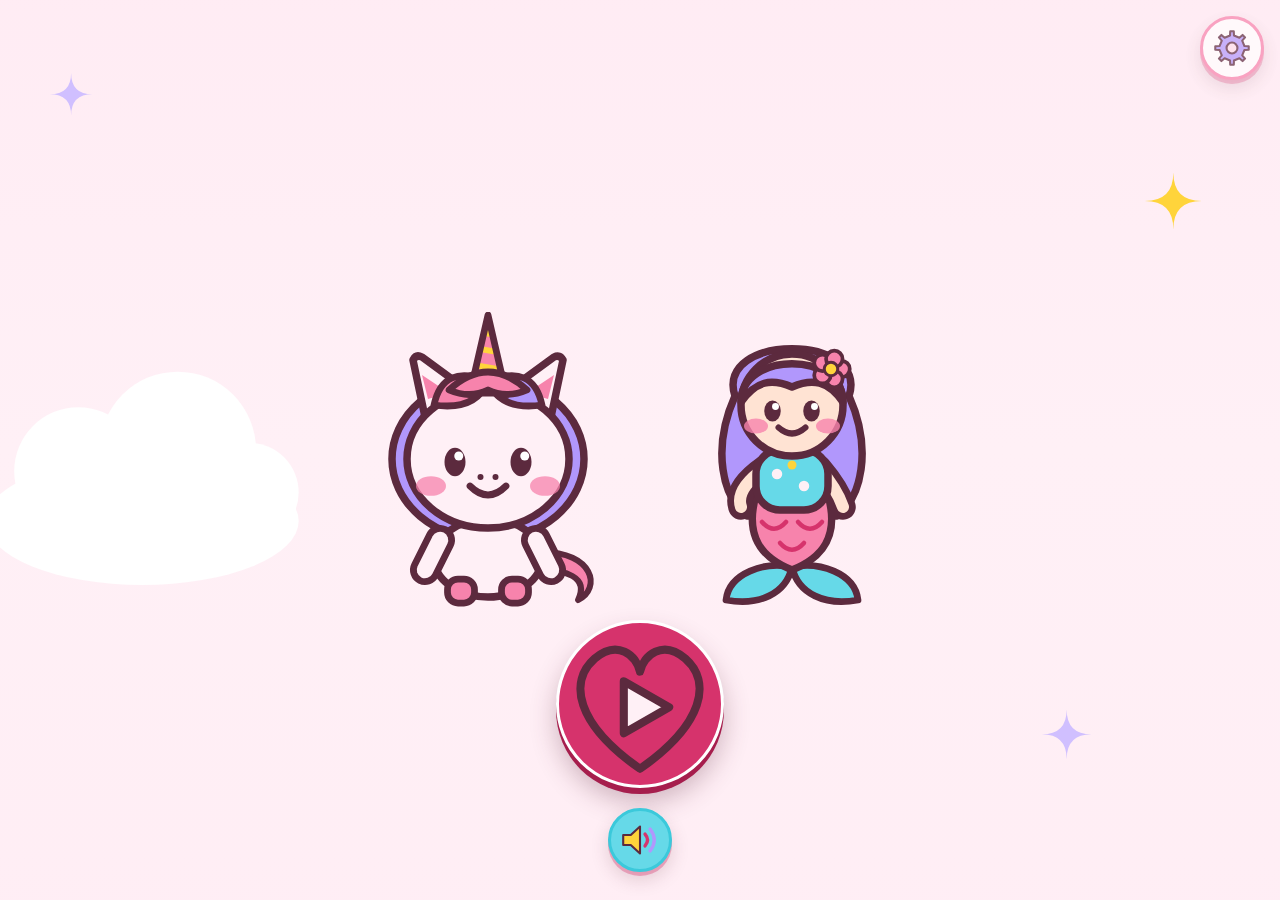
==== index.html @ 700cc8a6 "Casca do app: inicio, escolha do guia, Trilha Encantada, licao, colecao, despedida e area dos pais P" ====
<!doctype html>
<html lang="pt-BR">
<head>
  <meta charset="utf-8">
  <meta name="viewport" content="width=device-width, initial-scale=1, viewport-fit=cover, user-scalable=no">
  <meta name="theme-color" content="#d6336c">
  <meta name="mobile-web-app-capable" content="yes">
  <meta name="apple-mobile-web-app-capable" content="yes">
  <title>Trilha dos Sons</title>
  <link rel="manifest" href="manifest.json">
  <link rel="icon" href="assets/icones/icone-192.png">
  <link rel="apple-touch-icon" href="assets/icones/icone-192.png">
  <link rel="stylesheet" href="css/estilo.css">
  <link rel="stylesheet" href="css/jogos.css">
</head>
<body>
  <main id="app" aria-live="polite"></main>
  <script type="module" src="js/app.js"></script>
  <script>
    // Registro do service worker (offline). Falhas são silenciosas.
    try {
      if ('serviceWorker' in navigator) {
        window.addEventListener('load', function () {
          try { navigator.serviceWorker.register('sw.js').catch(function () {}); } catch (e) {}
        });
      }
    } catch (e) {}
  </script>
</body>
</html>
---- css/estilo.css ----
/* Trilha dos Sons: estilos da casca do app. Jogos têm css/jogos.css (D2). */

@font-face {
  font-family: 'Andika';
  font-style: normal;
  font-weight: 400;
  font-display: swap;
  src: url('../assets/fontes/andika-latin-400-normal.woff2') format('woff2');
}
@font-face {
  font-family: 'Andika';
  font-style: normal;
  font-weight: 700;
  font-display: swap;
  src: url('../assets/fontes/andika-latin-700-normal.woff2') format('woff2');
}

:root {
  --rosa-forte: #d6336c;
  --rosa: #f783ac;
  --rosa-claro: #ffdeeb;
  --lilas: #b197fc;
  --agua: #66d9e8;
  --dourado: #ffd43b;
  --texto: #5c2a3e;
  --fundo: #fff0f6;
  --fonte: 'Andika', 'Nunito', system-ui, sans-serif;
  --alvo-min: 64px;
  --margem-borda: 16px;
  --barra: 72px;
  --sombra: 0 4px 0 rgba(214, 51, 108, 0.35), 0 8px 18px rgba(92, 42, 62, 0.18);
}

* {
  box-sizing: border-box;
  -webkit-tap-highlight-color: transparent;
  -webkit-touch-callout: none;
  user-select: none;
  -webkit-user-select: none;
}

html, body {
  margin: 0;
  height: 100%;
  background: var(--fundo);
  color: var(--texto);
  font-family: var(--fonte);
  overscroll-behavior: none;
  touch-action: manipulation;
  overflow: hidden;
}

body { min-height: 100dvh; }

#app {
  position: fixed;
  inset: 0;
  height: 100dvh;
  display: flex;
  flex-direction: column;
  padding: env(safe-area-inset-top) env(safe-area-inset-right) env(safe-area-inset-bottom) env(safe-area-inset-left);
  overflow: hidden;
}

button { font-family: inherit; color: inherit; cursor: pointer; border: 0; padding: 0; background: none; touch-action: manipulation; }
button:focus-visible { outline: 4px solid var(--lilas); outline-offset: 3px; }
img { -webkit-user-drag: none; user-select: none; pointer-events: none; }
img.quebrada { display: none; }

/* ---------- telas ---------- */
.tela {
  position: relative;
  flex: 1;
  min-height: 0;
  display: flex;
  flex-direction: column;
  overflow: hidden;
  animation: entrar 0.35s ease-out both;
}
.tela.rolavel { overflow-y: auto; overscroll-behavior: contain; }
@keyframes entrar { from { opacity: 0; transform: translateY(10px); } to { opacity: 1; transform: none; } }

.fundo-ceu {
  background: url('../assets/svg/cenarios/ceu.svg') center / cover no-repeat, linear-gradient(180deg, #ffd6e8 0%, #fff0f6 60%, #e5dbff 100%);
}
.fundo-trilha {
  background: url('../assets/svg/cenarios/trilha.svg') center / cover no-repeat, linear-gradient(180deg, #ffe3ef 0%, #fff0f6 55%, #e9fac8 100%);
}
.fundo-mar {
  background: url('../assets/svg/cenarios/mar.svg') center / cover no-repeat, linear-gradient(180deg, #c5f6fa 0%, #fff0f6 100%);
}

/* ---------- botões de ícone ---------- */
.btn-icone {
  position: relative;
  flex: none;
  width: var(--alvo-min);
  height: var(--alvo-min);
  border-radius: 50%;
  background: #fff;
  border: 3px solid var(--rosa);
  box-shadow: var(--sombra);
  display: grid;
  place-items: center;
  transition: transform 0.12s ease;
}
.btn-icone img { width: 72%; height: 72%; object-fit: contain; }
.btn-icone:active { transform: scale(0.92); }
.btn-icone.sem-img::after {
  content: attr(data-glifo);
  font-size: 30px;
  color: var(--rosa-forte);
  line-height: 1;
}
.btn-icone.ouvir { background: var(--agua); border-color: #3bc9db; }
.btn-icone.discreto { opacity: 0.7; width: var(--alvo-min); height: var(--alvo-min); }
.btn-icone.grande { width: 120px; height: 120px; }
.btn-icone.grande.sem-img::after { font-size: 56px; }
.btn-icone.enorme { width: 168px; height: 168px; background: var(--rosa-forte); border-color: #fff; box-shadow: 0 6px 0 #a61e4d, 0 14px 26px rgba(92, 42, 62, 0.3); }
.btn-icone.enorme img { width: 100%; height: 100%; }
.btn-icone.enorme.sem-img::after { content: '\25B6'; color: #fff; font-size: 72px; }
.btn-icone.pulsa { animation: pulsa 1.6s ease-in-out infinite; }

@keyframes pulsa { 0%, 100% { transform: scale(1); } 50% { transform: scale(1.08); } }

/* ---------- barra superior ---------- */
.barra {
  flex: none;
  height: calc(var(--barra) + var(--margem-borda));
  padding: var(--margem-borda) var(--margem-borda) 0;
  display: flex;
  align-items: center;
  justify-content: space-between;
  gap: 12px;
}
.barra-guia { width: 56px; height: 56px; display: grid; place-items: center; }
.barra-guia img { width: 100%; height: 100%; object-fit: contain; }
.barra-guia.sem-img { border-radius: 50%; background: var(--rosa-claro); }

.palco {
  position: relative;
  flex: 1;
  min-height: 0;
  display: flex;
  flex-direction: column;
  align-items: center;
  overflow: hidden;
}
.rodape {
  flex: none;
  display: flex;
  justify-content: center;
  align-items: center;
  gap: 24px;
  padding: 8px var(--margem-borda) var(--margem-borda);
}

/* ---------- tela inicial ---------- */
.inicio { align-items: center; justify-content: space-between; padding: var(--margem-borda); }
.inicio .topo { align-self: flex-end; }
.inicio .personagens { display: flex; justify-content: center; align-items: flex-end; gap: 4px; width: 100%; flex: 1; min-height: 0; padding: 8px 0; }
.inicio .personagens img { height: 100%; max-height: 300px; width: auto; max-width: 48%; object-fit: contain; animation: flutua 3.5s ease-in-out infinite; }
.inicio .personagens img.unico { max-width: 80%; max-height: 340px; }
.inicio .personagens img + img { animation-delay: -1.7s; }
.inicio .baixo { display: flex; flex-direction: column; align-items: center; gap: 20px; padding-bottom: 12px; }
@keyframes flutua { 0%, 100% { transform: translateY(0); } 50% { transform: translateY(-10px); } }

/* ---------- escolha do guia ---------- */
.guias { flex: 1; min-height: 0; display: flex; flex-direction: column; justify-content: center; align-items: center; gap: 16px; padding: var(--margem-borda); width: 100%; }
.guias .linha-ouvir { align-self: flex-end; }
.btn-guia {
  width: min(100%, 300px);
  flex: 1;
  max-height: 290px;
  min-height: 150px;
  border-radius: 36px;
  background: #fff;
  border: 4px solid var(--rosa);
  box-shadow: var(--sombra);
  display: grid;
  place-items: center;
  padding: 8px;
  transition: transform 0.15s ease, background 0.2s;
}
.btn-guia img { max-width: 100%; max-height: 100%; width: auto; height: 100%; object-fit: contain; }
.btn-guia:active { transform: scale(0.96); }
.btn-guia.escolhida { background: var(--rosa-claro); border-color: var(--rosa-forte); animation: pulsa 0.9s ease-in-out infinite; }
.btn-guia.sem-img { font-size: 0; }
.btn-guia.sem-img::after { content: attr(data-glifo); font-size: 40px; color: var(--rosa-forte); }

/* ---------- trilha ---------- */
.trilha-area { position: relative; flex: 1; min-height: 0; margin: 0 var(--margem-borda); }
.trilha-area svg { position: absolute; inset: 0; width: 100%; height: 100%; overflow: visible; }
.caminho-base { fill: none; stroke: var(--rosa); stroke-width: 34; stroke-linecap: round; stroke-linejoin: round; vector-effect: non-scaling-stroke; opacity: 0.55; }
.caminho-miolo { fill: none; stroke: #fff; stroke-width: 6; stroke-linecap: round; stroke-dasharray: 2 16; vector-effect: non-scaling-stroke; }
.ponto { position: absolute; width: 80px; height: 80px; transform: translate(-50%, -50%); }
.parada {
  display: grid;
  place-items: center;
  border-radius: 50%;
  background: radial-gradient(circle at 35% 30%, #fff 0%, var(--rosa-claro) 70%);
  border: 4px solid var(--rosa-forte);
  box-shadow: var(--sombra);
}
.parada img.fundo-parada { position: absolute; inset: -6px; width: calc(100% + 12px); height: calc(100% + 12px); object-fit: contain; }
.parada .letra { position: relative; font-weight: 700; font-size: 44px; line-height: 1; color: #a61e4d; -webkit-text-stroke: 7px #fff; paint-order: stroke fill; text-shadow: 0 0 6px #fff, 0 0 3px #fff; }
.parada.foco { animation: brilha 1.4s ease-in-out infinite; border-color: var(--dourado); }
.parada.foco .letra { color: #a61e4d; }
.parada.balanca { animation: balanca 0.4s ease; }
.futura { display: grid; place-items: center; opacity: 0.9; }
.futura img { width: 100%; height: 100%; object-fit: contain; }
.futura.sem-img { border-radius: 50%; background: #fff; border: 3px dashed var(--lilas); opacity: 0.7; }
.guia-trilha { position: absolute; width: 100px; height: 100px; transform: translate(-50%, -50%); pointer-events: none; animation: flutua 3s ease-in-out infinite; }
.guia-trilha img { width: 100%; height: 100%; object-fit: contain; }
.guia-trilha.sem-img { border-radius: 50%; background: var(--rosa-claro); }
@keyframes brilha {
  0%, 100% { transform: scale(1); box-shadow: 0 0 0 0 rgba(255, 212, 59, 0.9), var(--sombra); }
  50% { transform: scale(1.1); box-shadow: 0 0 0 16px rgba(255, 212, 59, 0), var(--sombra); }
}
@keyframes balanca { 0%, 100% { transform: rotate(0); } 25% { transform: rotate(-8deg); } 75% { transform: rotate(8deg); } }

/* ---------- lição ---------- */
.apresenta { flex: 1; width: 100%; display: flex; flex-direction: column; align-items: center; justify-content: space-evenly; padding: 0 var(--margem-borda); min-height: 0; }
.letra-gigante {
  font-weight: 700;
  font-size: min(46vw, 210px);
  line-height: 1;
  color: var(--rosa-forte);
  background: #fff;
  border: 6px solid var(--rosa);
  border-radius: 40px;
  min-width: 60%;
  padding: 8px 24px 16px;
  box-shadow: var(--sombra);
  text-align: center;
  animation: pop 0.5s ease-out both;
}
.letra-gigante:active { transform: scale(0.96); }
.figura-licao { width: min(52vw, 190px); aspect-ratio: 1; display: grid; place-items: center; background: #fff; border-radius: 32px; border: 4px solid var(--rosa-claro); }
.figura-licao img { width: 88%; height: 88%; object-fit: contain; }
.figura-licao.sem-img { opacity: 0.6; }
@keyframes pop { 0% { transform: scale(0.6); opacity: 0; } 70% { transform: scale(1.06); } 100% { transform: scale(1); opacity: 1; } }

/* ---------- recompensa, despedida ---------- */
.recompensa { flex: 1; width: 100%; display: flex; flex-direction: column; align-items: center; justify-content: space-around; padding: 0 var(--margem-borda); min-height: 0; }
.recompensa .premio { width: min(62vw, 240px); aspect-ratio: 1; display: grid; place-items: center; animation: quica 1.1s ease-out both; }
.recompensa .premio img { width: 100%; height: 100%; object-fit: contain; }
.recompensa .premio.sem-img { border-radius: 50%; background: var(--dourado); }
.recompensa .premio.sem-img::after { content: '\2605'; font-size: 110px; color: #fff; }
.recompensa .guia-festa { height: min(26vh, 200px); aspect-ratio: 1; }
.recompensa .guia-festa img { width: 100%; height: 100%; object-fit: contain; animation: flutua 2.4s ease-in-out infinite; }
@keyframes quica { 0% { transform: scale(0) rotate(-20deg); } 55% { transform: scale(1.2) rotate(6deg); } 75% { transform: scale(0.94); } 100% { transform: scale(1) rotate(0); } }

.grade-colecao { width: 100%; display: flex; flex-direction: column; gap: 10px; align-items: center; }
.linha-colecao { display: flex; flex-wrap: wrap; gap: 8px; justify-content: center; }
.item-colecao { width: 56px; height: 56px; display: grid; place-items: center; animation: pop 0.5s ease-out both; }
.item-colecao img { width: 100%; height: 100%; object-fit: contain; }
.item-colecao.sem-img { border-radius: 50%; background: var(--dourado); opacity: 0.8; }
.item-colecao.concha.sem-img { background: var(--agua); }
.item-colecao.chifre.sem-img { background: var(--lilas); }
.area-colecao { flex: 1; width: 100%; min-height: 0; padding: 8px var(--margem-borda); overflow: hidden; display: flex; flex-direction: column; justify-content: center; align-items: center; }
.colecao-cheia { width: 100%; max-height: 100%; overflow: hidden; background: rgba(255, 255, 255, 0.75); border-radius: 32px; padding: 16px 8px; }

/* ---------- menu de jogos ---------- */
.menu-jogos { flex: 1; width: 100%; display: grid; grid-template-columns: 1fr 1fr; grid-auto-rows: 1fr; gap: 16px; padding: 8px var(--margem-borda) var(--margem-borda); align-content: center; max-height: 520px; margin: auto 0; }
.btn-jogo { border-radius: 32px; background: #fff; border: 4px solid var(--rosa); box-shadow: var(--sombra); display: grid; place-items: center; padding: 10px; min-height: 140px; transition: transform 0.12s; }
.btn-jogo img { width: 90%; height: 90%; object-fit: contain; }
.btn-jogo:active { transform: scale(0.94); }
.btn-jogo.sem-img::after { content: attr(data-glifo); font-size: 56px; color: var(--rosa-forte); }
.btn-jogo[disabled] { opacity: 0.4; }

/* ---------- área dos pais (tem texto, é para a adulta) ---------- */
.pais { padding: var(--margem-borda); gap: 16px; background: #fff; font-size: 18px; line-height: 1.4; }
.pais > * { flex-shrink: 0; }
.pais h1 { font-size: 24px; margin: 0; color: var(--rosa-forte); }
.pais h2 { font-size: 20px; margin: 8px 0 0; color: var(--rosa-forte); }
.pais p { margin: 0; }
.pais .nota { font-size: 15px; opacity: 0.85; }
.pais .aviso { background: #fff3bf; border: 2px solid var(--dourado); border-radius: 16px; padding: 12px; }
.pais input[type='text'] { user-select: text; -webkit-user-select: text; font: inherit; font-size: 20px; height: var(--alvo-min); width: 100%; border: 3px solid var(--rosa); border-radius: 16px; padding: 0 16px; color: var(--texto); background: #fff; }
.btn-texto { min-height: var(--alvo-min); min-width: var(--alvo-min); padding: 8px 20px; border-radius: 20px; background: var(--rosa-forte); color: #fff; font-size: 19px; font-weight: 700; box-shadow: var(--sombra); }
.btn-texto.claro { background: var(--rosa-claro); color: var(--texto); border: 3px solid var(--rosa); }
.btn-texto.perigo { background: #fff; color: var(--texto); border: 3px solid var(--texto); }
.btn-texto.perigo.confirma { background: var(--texto); color: #fff; }
.letras-pais { display: flex; flex-wrap: wrap; gap: 8px; }
.letras-pais .l { width: 64px; height: 64px; display: grid; place-items: center; font-weight: 700; font-size: 40px; border-radius: 16px; background: var(--rosa-claro); color: var(--rosa-forte); }
.letras-pais .l.ok { background: #d3f9d8; color: #2b8a3e; }
.pais .linha { display: flex; flex-wrap: wrap; gap: 12px; align-items: center; }
.porta { align-items: center; text-align: center; }
.conta { font-size: 56px; font-weight: 700; color: var(--rosa-forte); margin: 16px 0; }
.respostas { display: flex; gap: 16px; justify-content: center; }
.respostas .btn-texto { min-width: 88px; font-size: 32px; }
.pais .topo-pais { display: flex; align-items: center; gap: 12px; }

/* ---------- animações auxiliares ---------- */
.treme { animation: balanca 0.4s ease; }

@media (prefers-reduced-motion: reduce) {
  *, *::before, *::after { animation-duration: 0.001ms !important; animation-iteration-count: 1 !important; transition-duration: 0.001ms !important; }
}

/* telas muito baixas: aperta espaços */
@media (max-height: 640px) {
  .btn-icone.enorme { width: 140px; height: 140px; }
  .letra-gigante { font-size: min(36vw, 150px); }
}
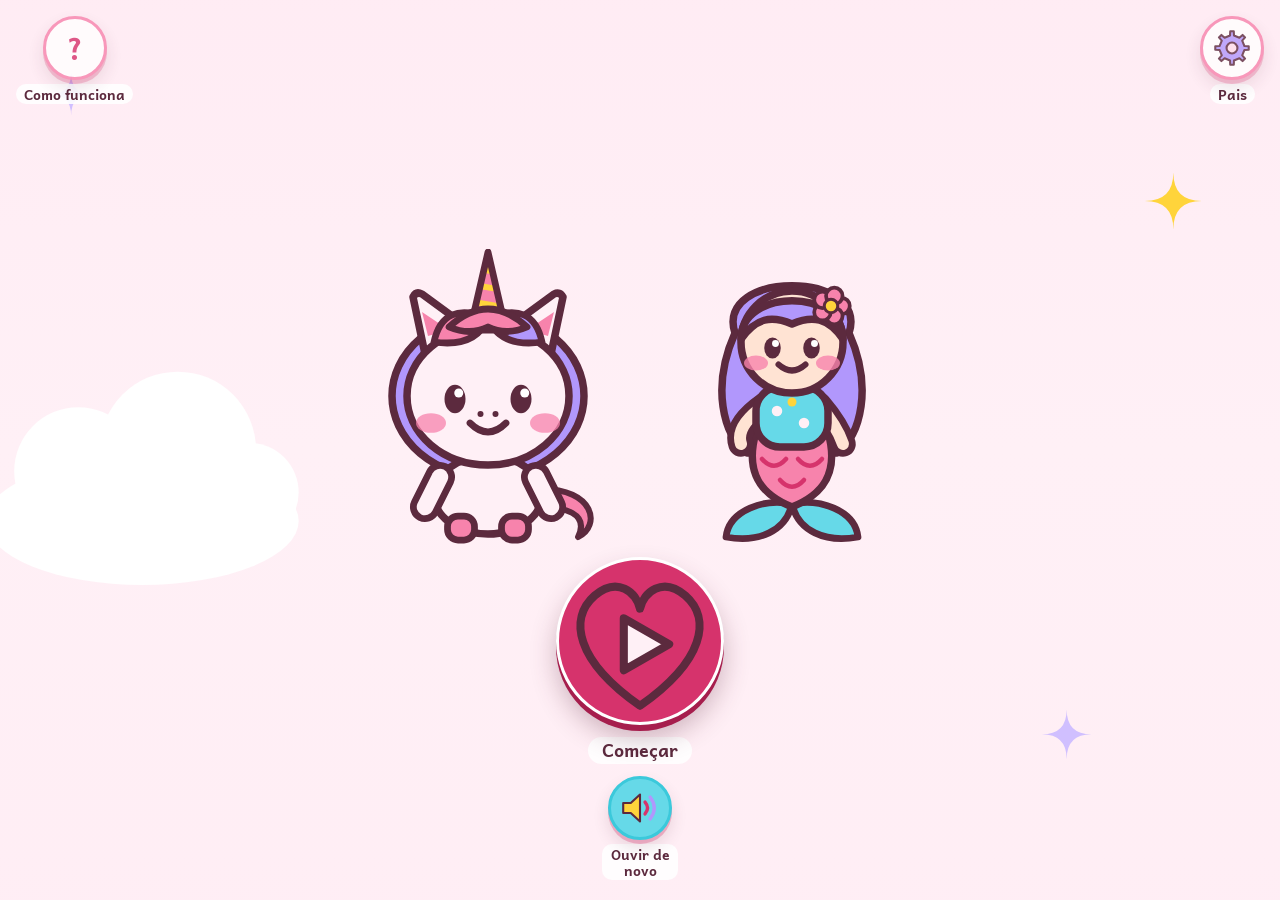
==== commit f6ea4001: "Novo jogo: Casinhas dos Sons Bandeja com duas casinhas: a crianca arrasta uma consoante e uma vogal," ====
--- a/index.html
+++ b/index.html
@@ -12,6 +12,7 @@
   <link rel="apple-touch-icon" href="assets/icones/icone-192.png">
   <link rel="stylesheet" href="css/estilo.css">
   <link rel="stylesheet" href="css/jogos.css">
+  <link rel="stylesheet" href="css/casinhas.css">
 </head>
 <body>
   <main id="app" aria-live="polite"></main>
--- a/css/estilo.css
+++ b/css/estilo.css
@@ -27,9 +27,17 @@
   --fonte: 'Andika', 'Nunito', system-ui, sans-serif;
   --alvo-min: 64px;
   --margem-borda: 16px;
-  --barra: 72px;
-  --sombra: 0 4px 0 rgba(214, 51, 108, 0.35), 0 8px 18px rgba(92, 42, 62, 0.18);
-}
+  --barra: 92px;
+  --texto-suave: #6b3550;
+  --raio-cartao: 24px;
+  --sombra: 0 4px 0 rgba(214, 51, 108, 0.3), 0 8px 16px rgba(92, 42, 62, 0.14);
+  --sombra-cartao: 0 2px 0 rgba(214, 51, 108, 0.18), 0 6px 16px rgba(92, 42, 62, 0.1);
+  --ok-fundo: #d3f9d8; --ok-texto: #1b5e20; --ok-borda: #2b8a3e;
+  --pratica-fundo: #fff3bf; --pratica-texto: #5f4700; --pratica-borda: #e8a100;
+  --bloq-fundo: #f1f3f5; --bloq-texto: #565e66; --bloq-borda: #8d959c;
+}
+
+[hidden] { display: none !important; }
 
 * {
   box-sizing: border-box;
@@ -90,36 +98,59 @@
   background: url('../assets/svg/cenarios/mar.svg') center / cover no-repeat, linear-gradient(180deg, #c5f6fa 0%, #fff0f6 100%);
 }
 
-/* ---------- botões de ícone ---------- */
+/* ---------- botões de ícone (círculo + rótulo escrito embaixo; o botão inteiro é o alvo) ---------- */
 .btn-icone {
+  --d: 64px;
   position: relative;
   flex: none;
-  width: var(--alvo-min);
-  height: var(--alvo-min);
+  min-width: var(--alvo-min);
+  min-height: var(--alvo-min);
+  display: flex;
+  flex-direction: column;
+  align-items: center;
+  gap: 4px;
+}
+.btn-icone .disco {
+  position: relative;
+  width: var(--d);
+  height: var(--d);
   border-radius: 50%;
   background: #fff;
   border: 3px solid var(--rosa);
   box-shadow: var(--sombra);
   display: grid;
   place-items: center;
-  transition: transform 0.12s ease;
-}
-.btn-icone img { width: 72%; height: 72%; object-fit: contain; }
-.btn-icone:active { transform: scale(0.92); }
-.btn-icone.sem-img::after {
-  content: attr(data-glifo);
-  font-size: 30px;
-  color: var(--rosa-forte);
-  line-height: 1;
-}
-.btn-icone.ouvir { background: var(--agua); border-color: #3bc9db; }
-.btn-icone.discreto { opacity: 0.7; width: var(--alvo-min); height: var(--alvo-min); }
-.btn-icone.grande { width: 120px; height: 120px; }
-.btn-icone.grande.sem-img::after { font-size: 56px; }
-.btn-icone.enorme { width: 168px; height: 168px; background: var(--rosa-forte); border-color: #fff; box-shadow: 0 6px 0 #a61e4d, 0 14px 26px rgba(92, 42, 62, 0.3); }
-.btn-icone.enorme img { width: 100%; height: 100%; }
-.btn-icone.enorme.sem-img::after { content: '\25B6'; color: #fff; font-size: 72px; }
-.btn-icone.pulsa { animation: pulsa 1.6s ease-in-out infinite; }
+  transition: transform 0.12s ease, box-shadow 0.12s ease, filter 0.12s ease;
+}
+.btn-icone .disco img { width: 72%; height: 72%; object-fit: contain; }
+.btn-icone:active .disco { transform: translateY(3px) scale(0.94); box-shadow: 0 1px 0 rgba(214, 51, 108, 0.3), 0 3px 8px rgba(92, 42, 62, 0.14); filter: brightness(0.94); }
+.btn-icone .disco.sem-img::after { content: attr(data-glifo); font-size: 30px; font-weight: 700; color: var(--rosa-forte); line-height: 1; }
+.rotulo {
+  display: block;
+  font-size: 14px;
+  font-weight: 700;
+  line-height: 1.15;
+  color: var(--texto);
+  text-align: center;
+  background: rgba(255, 255, 255, 0.9);
+  padding: 2px 8px;
+  border-radius: 10px;
+  max-width: 132px;
+}
+.btn-icone.ouvir .disco { background: var(--agua); border-color: #3bc9db; }
+.btn-icone.discreto .disco { opacity: 0.8; }
+.btn-icone.grande { --d: 104px; }
+.btn-icone.grande .disco.sem-img::after { font-size: 52px; }
+.btn-icone.enorme { --d: 168px; }
+.btn-icone.enorme .disco { background: var(--rosa-forte); border-color: #fff; box-shadow: 0 6px 0 #a61e4d, 0 14px 26px rgba(92, 42, 62, 0.3); }
+.btn-icone.enorme .disco img { width: 100%; height: 100%; }
+.btn-icone.enorme .disco.sem-img::after { content: '\25B6'; color: #fff; font-size: 72px; }
+.btn-icone.enorme .rotulo { font-size: 18px; padding: 3px 14px; border-radius: 14px; }
+.barra .btn-icone { --d: 56px; }
+.btn-icone.ouvir .rotulo { max-width: 76px; }
+.barra .btn-icone.ouvir .rotulo { max-width: 72px; font-size: 13px; line-height: 1.1; padding: 1px 6px; }
+.btn-icone.enorme { gap: 12px; }
+.btn-icone.pulsa .disco { animation: pulsa 1.6s ease-in-out infinite; }
 
 @keyframes pulsa { 0%, 100% { transform: scale(1); } 50% { transform: scale(1.08); } }
 
@@ -129,11 +160,11 @@
   height: calc(var(--barra) + var(--margem-borda));
   padding: var(--margem-borda) var(--margem-borda) 0;
   display: flex;
-  align-items: center;
+  align-items: flex-start;
   justify-content: space-between;
-  gap: 12px;
-}
-.barra-guia { width: 56px; height: 56px; display: grid; place-items: center; }
+  gap: 8px;
+}
+.barra-guia { flex: none; width: 56px; height: 56px; display: grid; place-items: center; }
 .barra-guia img { width: 100%; height: 100%; object-fit: contain; }
 .barra-guia.sem-img { border-radius: 50%; background: var(--rosa-claro); }
 
@@ -151,39 +182,100 @@
   display: flex;
   justify-content: center;
   align-items: center;
-  gap: 24px;
+  gap: 16px;
   padding: 8px var(--margem-borda) var(--margem-borda);
 }
+
+/* ---------- legenda da fala (para a adulta) ---------- */
+.legenda-slot { flex: 1; min-width: 0; align-self: stretch; display: flex; align-items: center; justify-content: center; }
+.legenda-slot[hidden] { display: none; }
+.legenda {
+  max-width: 100%;
+  max-height: 100%;
+  overflow: hidden;
+  display: flex;
+  align-items: center;
+  justify-content: center;
+  gap: 8px;
+  background: rgba(255, 255, 255, 0.92);
+  border: 2px solid var(--rosa-claro);
+  border-radius: 16px;
+  padding: 4px 8px;
+  color: var(--texto);
+  font-size: 14px;
+  line-height: 1.25;
+  text-align: center;
+  box-shadow: 0 2px 8px rgba(92, 42, 62, 0.08);
+  opacity: 0;
+  transform: translateY(-4px);
+  transition: opacity 0.3s ease, transform 0.3s ease;
+  pointer-events: none;
+}
+.legenda.visivel { opacity: 1; transform: none; }
+.legenda-icone { flex: none; width: 20px; height: 20px; color: var(--rosa-forte); }
+.legenda-texto.grande { font-size: 24px; font-weight: 700; color: var(--rosa-forte); letter-spacing: 1px; }
+.legenda.simbolo { padding: 4px 14px; }
+
+/* ---------- indicadores para a adulta ---------- */
+.indicador {
+  position: relative;
+  z-index: 2;
+  flex: none;
+  align-self: stretch;
+  margin: 0 var(--margem-borda) 4px;
+  padding: 4px 12px;
+  background: rgba(255, 255, 255, 0.92);
+  border: 2px solid var(--rosa-claro);
+  border-radius: 20px;
+  font-size: 14px;
+  line-height: 1.25;
+  color: var(--texto);
+  text-align: center;
+}
+.indicador strong { color: var(--rosa-forte); }
+.indicador-nova { display: block; font-weight: 700; color: var(--ok-texto); }
+.passos { flex: none; align-self: center; display: flex; flex-direction: column; align-items: center; gap: 4px; margin: 0 var(--margem-borda); padding: 4px 14px 6px; background: rgba(255, 255, 255, 0.92); border: 2px solid var(--rosa-claro); border-radius: 16px; max-width: calc(100% - 2 * var(--margem-borda)); }
+.passos-texto { font-size: 14px; line-height: 1.25; text-align: center; color: var(--texto); }
+.passos-bolinhas { display: flex; gap: 8px; }
+.bolinha { width: 12px; height: 12px; border-radius: 50%; background: #fff; border: 2px solid var(--rosa); transition: background 0.3s, transform 0.3s; }
+.bolinha.feita { background: var(--rosa-forte); border-color: var(--rosa-forte); }
+.bolinha.atual { background: var(--dourado); border-color: var(--rosa-forte); transform: scale(1.25); }
+.resultado-licao { margin: 0; max-width: 100%; padding: 8px 14px; background: rgba(255, 255, 255, 0.94); border: 2px solid var(--rosa-claro); border-radius: 16px; font-size: 15px; line-height: 1.3; text-align: center; color: var(--texto); }
 
 /* ---------- tela inicial ---------- */
 .inicio { align-items: center; justify-content: space-between; padding: var(--margem-borda); }
-.inicio .topo { align-self: flex-end; }
+.inicio .topo { align-self: stretch; display: flex; justify-content: space-between; align-items: flex-start; }
+.tela > .legenda-slot { flex: none; align-self: stretch; min-height: 56px; margin: var(--margem-borda) var(--margem-borda) 0; }
+.inicio > .legenda-slot { margin: 0; }
 .inicio .personagens { display: flex; justify-content: center; align-items: flex-end; gap: 4px; width: 100%; flex: 1; min-height: 0; padding: 8px 0; }
 .inicio .personagens img { height: 100%; max-height: 300px; width: auto; max-width: 48%; object-fit: contain; animation: flutua 3.5s ease-in-out infinite; }
 .inicio .personagens img.unico { max-width: 80%; max-height: 340px; }
 .inicio .personagens img + img { animation-delay: -1.7s; }
-.inicio .baixo { display: flex; flex-direction: column; align-items: center; gap: 20px; padding-bottom: 12px; }
+.inicio .baixo { display: flex; flex-direction: column; align-items: center; gap: 12px; padding-bottom: 4px; }
 @keyframes flutua { 0%, 100% { transform: translateY(0); } 50% { transform: translateY(-10px); } }
 
 /* ---------- escolha do guia ---------- */
 .guias { flex: 1; min-height: 0; display: flex; flex-direction: column; justify-content: center; align-items: center; gap: 16px; padding: var(--margem-borda); width: 100%; }
-.guias .linha-ouvir { align-self: flex-end; }
+.guias .linha-ouvir { align-self: stretch; display: flex; align-items: flex-start; gap: 8px; }
+.guias .legenda-slot { min-height: 64px; }
 .btn-guia {
   width: min(100%, 300px);
   flex: 1;
   max-height: 290px;
   min-height: 150px;
-  border-radius: 36px;
+  border-radius: 32px;
   background: #fff;
   border: 4px solid var(--rosa);
   box-shadow: var(--sombra);
   display: grid;
+  grid-template: minmax(0, 1fr) auto / minmax(0, 1fr); /* a figura nunca passa da caixa (celular baixo, 360x640) */
   place-items: center;
-  padding: 8px;
+  padding: 8px 8px 10px;
+  gap: 4px;
   transition: transform 0.15s ease, background 0.2s;
 }
 .btn-guia img { max-width: 100%; max-height: 100%; width: auto; height: 100%; object-fit: contain; }
-.btn-guia:active { transform: scale(0.96); }
+.btn-guia:active { transform: scale(0.96); filter: brightness(0.96); }
 .btn-guia.escolhida { background: var(--rosa-claro); border-color: var(--rosa-forte); animation: pulsa 0.9s ease-in-out infinite; }
 .btn-guia.sem-img { font-size: 0; }
 .btn-guia.sem-img::after { content: attr(data-glifo); font-size: 40px; color: var(--rosa-forte); }
@@ -193,7 +285,7 @@
 .trilha-area svg { position: absolute; inset: 0; width: 100%; height: 100%; overflow: visible; }
 .caminho-base { fill: none; stroke: var(--rosa); stroke-width: 34; stroke-linecap: round; stroke-linejoin: round; vector-effect: non-scaling-stroke; opacity: 0.55; }
 .caminho-miolo { fill: none; stroke: #fff; stroke-width: 6; stroke-linecap: round; stroke-dasharray: 2 16; vector-effect: non-scaling-stroke; }
-.ponto { position: absolute; width: 80px; height: 80px; transform: translate(-50%, -50%); }
+.ponto { position: absolute; width: 80px; height: 80px; translate: -50% -50%; } /* 'translate' separado de 'transform': as animações (brilha, balanca) não anulam o centramento */
 .parada {
   display: grid;
   place-items: center;
@@ -210,7 +302,7 @@
 .futura { display: grid; place-items: center; opacity: 0.9; }
 .futura img { width: 100%; height: 100%; object-fit: contain; }
 .futura.sem-img { border-radius: 50%; background: #fff; border: 3px dashed var(--lilas); opacity: 0.7; }
-.guia-trilha { position: absolute; width: 100px; height: 100px; transform: translate(-50%, -50%); pointer-events: none; animation: flutua 3s ease-in-out infinite; }
+.guia-trilha { position: absolute; width: 100px; height: 100px; translate: -50% -50%; pointer-events: none; animation: flutua 3s ease-in-out infinite; }
 .guia-trilha img { width: 100%; height: 100%; object-fit: contain; }
 .guia-trilha.sem-img { border-radius: 50%; background: var(--rosa-claro); }
 @keyframes brilha {
@@ -262,35 +354,61 @@
 .colecao-cheia { width: 100%; max-height: 100%; overflow: hidden; background: rgba(255, 255, 255, 0.75); border-radius: 32px; padding: 16px 8px; }
 
 /* ---------- menu de jogos ---------- */
-.menu-jogos { flex: 1; width: 100%; display: grid; grid-template-columns: 1fr 1fr; grid-auto-rows: 1fr; gap: 16px; padding: 8px var(--margem-borda) var(--margem-borda); align-content: center; max-height: 520px; margin: auto 0; }
-.btn-jogo { border-radius: 32px; background: #fff; border: 4px solid var(--rosa); box-shadow: var(--sombra); display: grid; place-items: center; padding: 10px; min-height: 140px; transition: transform 0.12s; }
-.btn-jogo img { width: 90%; height: 90%; object-fit: contain; }
-.btn-jogo:active { transform: scale(0.94); }
-.btn-jogo.sem-img::after { content: attr(data-glifo); font-size: 56px; color: var(--rosa-forte); }
+.menu-jogos { flex: 1; width: 100%; display: grid; grid-template-columns: 1fr 1fr; grid-auto-rows: 1fr; gap: 16px; padding: 8px var(--margem-borda) var(--margem-borda); align-content: center; max-height: 540px; margin: auto 0; }
+.btn-jogo { border-radius: 28px; background: #fff; border: 4px solid var(--rosa); box-shadow: var(--sombra); display: grid; grid-template-rows: minmax(0, 1fr) auto; place-items: center; gap: 6px; padding: 12px 8px 10px; min-height: 140px; transition: transform 0.12s, box-shadow 0.12s, filter 0.12s; }
+.btn-jogo .figura-jogo { width: 100%; height: 100%; min-height: 0; display: grid; place-items: center; }
+.btn-jogo img { width: 80%; height: 100%; object-fit: contain; }
+.btn-jogo .rotulo { background: var(--rosa-claro); font-size: 15px; padding: 4px 10px; }
+.btn-jogo:active { transform: translateY(3px) scale(0.97); filter: brightness(0.95); box-shadow: 0 1px 0 rgba(214, 51, 108, 0.3); }
+.btn-jogo .figura-jogo.sem-img::after { content: attr(data-glifo); font-size: 56px; color: var(--rosa-forte); }
 .btn-jogo[disabled] { opacity: 0.4; }
 
-/* ---------- área dos pais (tem texto, é para a adulta) ---------- */
-.pais { padding: var(--margem-borda); gap: 16px; background: #fff; font-size: 18px; line-height: 1.4; }
+/* ---------- área dos pais e ajuda (tem texto, é para a adulta) ---------- */
+.pais { padding: var(--margem-borda); gap: 16px; background: var(--fundo); font-size: 17px; line-height: 1.4; }
 .pais > * { flex-shrink: 0; }
 .pais h1 { font-size: 24px; margin: 0; color: var(--rosa-forte); }
-.pais h2 { font-size: 20px; margin: 8px 0 0; color: var(--rosa-forte); }
+.pais h2 { font-size: 19px; margin: 0; color: var(--rosa-forte); }
 .pais p { margin: 0; }
-.pais .nota { font-size: 15px; opacity: 0.85; }
+.pais .nota { font-size: 15px; color: var(--texto-suave); }
 .pais .aviso { background: #fff3bf; border: 2px solid var(--dourado); border-radius: 16px; padding: 12px; }
 .pais input[type='text'] { user-select: text; -webkit-user-select: text; font: inherit; font-size: 20px; height: var(--alvo-min); width: 100%; border: 3px solid var(--rosa); border-radius: 16px; padding: 0 16px; color: var(--texto); background: #fff; }
-.btn-texto { min-height: var(--alvo-min); min-width: var(--alvo-min); padding: 8px 20px; border-radius: 20px; background: var(--rosa-forte); color: #fff; font-size: 19px; font-weight: 700; box-shadow: var(--sombra); }
+.pais input[type='text']:focus-visible { outline: 4px solid var(--lilas); outline-offset: 2px; }
+.btn-texto { min-height: var(--alvo-min); min-width: var(--alvo-min); padding: 8px 20px; border-radius: 20px; background: var(--rosa-forte); color: #fff; font-size: 18px; font-weight: 700; box-shadow: var(--sombra); transition: transform 0.12s, box-shadow 0.12s, filter 0.12s; }
+.btn-texto:active { transform: translateY(3px); box-shadow: 0 1px 0 rgba(214, 51, 108, 0.3); filter: brightness(0.93); }
 .btn-texto.claro { background: var(--rosa-claro); color: var(--texto); border: 3px solid var(--rosa); }
 .btn-texto.perigo { background: #fff; color: var(--texto); border: 3px solid var(--texto); }
 .btn-texto.perigo.confirma { background: var(--texto); color: #fff; }
-.letras-pais { display: flex; flex-wrap: wrap; gap: 8px; }
-.letras-pais .l { width: 64px; height: 64px; display: grid; place-items: center; font-weight: 700; font-size: 40px; border-radius: 16px; background: var(--rosa-claro); color: var(--rosa-forte); }
-.letras-pais .l.ok { background: #d3f9d8; color: #2b8a3e; }
 .pais .linha { display: flex; flex-wrap: wrap; gap: 12px; align-items: center; }
-.porta { align-items: center; text-align: center; }
+.porta { align-items: center; text-align: center; background: #fff; }
 .conta { font-size: 56px; font-weight: 700; color: var(--rosa-forte); margin: 16px 0; }
 .respostas { display: flex; gap: 16px; justify-content: center; }
 .respostas .btn-texto { min-width: 88px; font-size: 32px; }
-.pais .topo-pais { display: flex; align-items: center; gap: 12px; }
+
+.painel .cabecalho-pais { position: sticky; top: calc(-1 * var(--margem-borda)); z-index: 2; display: flex; align-items: center; gap: 12px; margin: calc(-1 * var(--margem-borda)) calc(-1 * var(--margem-borda)) 0; padding: var(--margem-borda); background: var(--fundo); box-shadow: 0 2px 8px rgba(92, 42, 62, 0.08); }
+.secao-pais { background: #fff; border-radius: var(--raio-cartao); box-shadow: var(--sombra-cartao); padding: 16px; display: flex; flex-direction: column; gap: 12px; }
+.acao-pais { display: flex; flex-direction: column; align-items: flex-start; gap: 6px; }
+.resumo-voz { font-weight: 700; }
+.estatisticas { display: grid; grid-template-columns: 1.15fr 0.85fr 1.3fr; gap: 8px; }
+.estatistica { background: var(--rosa-claro); border-radius: 16px; padding: 10px 8px; display: flex; flex-direction: column; align-items: center; text-align: center; gap: 2px; min-width: 0; }
+.est-titulo { font-size: 13px; font-weight: 700; color: var(--texto); }
+.est-valor { font-size: 22px; white-space: nowrap; font-weight: 700; color: var(--rosa-forte); line-height: 1.1; }
+.est-detalhe { font-size: 12px; color: var(--texto-suave); line-height: 1.25; }
+.grade-letras { list-style: none; margin: 0 0 12px; padding: 0; display: grid; grid-template-columns: repeat(5, 1fr); gap: 8px; }
+.cel { position: relative; aspect-ratio: 1; border-radius: 14px; border: 3px solid; display: flex; flex-direction: column; align-items: center; justify-content: center; line-height: 1; }
+.cel-letra { font-size: 30px; font-weight: 700; }
+.cel-marca { font-size: 13px; font-weight: 700; min-height: 13px; margin-top: 2px; }
+.cel.dominada, .amostra.dominada { background: var(--ok-fundo); color: var(--ok-texto); border-color: var(--ok-borda); }
+.cel.pratica, .amostra.pratica { background: var(--pratica-fundo); color: var(--pratica-texto); border-color: var(--pratica-borda); }
+.cel.bloqueada, .amostra.bloqueada { background: var(--bloq-fundo); color: var(--bloq-texto); border-color: var(--bloq-borda); border-style: dashed; }
+.legenda-cores { list-style: none; margin: 0; padding: 0; display: flex; flex-direction: column; gap: 6px; font-size: 15px; }
+.legenda-cores li { display: flex; align-items: center; gap: 10px; }
+.amostra { flex: none; width: 30px; height: 30px; border-radius: 8px; border: 3px solid; display: grid; place-items: center; font-size: 14px; font-weight: 700; }
+.linha-chave { display: flex; align-items: center; justify-content: space-between; gap: 12px; }
+.chave-texto { font-weight: 700; }
+.chave { min-width: 132px; min-height: var(--alvo-min); padding: 0 20px; border-radius: 32px; font-size: 17px; font-weight: 700; border: 3px solid var(--bloq-borda); background: var(--bloq-fundo); color: var(--bloq-texto); transition: background 0.2s, border-color 0.2s; }
+.chave.ligada { background: var(--ok-fundo); border-color: var(--ok-borda); color: var(--ok-texto); }
+.chave:active { filter: brightness(0.93); }
+.lista-ajuda { margin: 0; padding-left: 22px; display: flex; flex-direction: column; gap: 8px; }
 
 /* ---------- animações auxiliares ---------- */
 .treme { animation: balanca 0.4s ease; }
@@ -300,7 +418,100 @@
 }
 
 /* telas muito baixas: aperta espaços */
-@media (max-height: 640px) {
-  .btn-icone.enorme { width: 140px; height: 140px; }
+@media (max-height: 700px) {
+  .btn-icone.enorme { --d: 132px; }
+  .btn-icone.grande { --d: 88px; }
   .letra-gigante { font-size: min(36vw, 150px); }
 }
+
+/* ---------- tela de gravação da voz (adulta) ---------- */
+.gravar { gap: 12px; }
+.gv-msg { font-weight: 700; }
+.gv-msg.gv-ok { background: #d3f9d8; border-color: #2b8a3e; }
+.gv-grupo { border: 3px solid var(--rosa); border-radius: 20px; background: #fff; padding: 0 12px 12px; display: flex; flex-direction: column; gap: 12px; }
+.gv-resumo { list-style: none; cursor: pointer; min-height: 56px; display: flex; flex-direction: column; justify-content: center; gap: 2px; padding: 8px 0; }
+.gv-resumo::-webkit-details-marker { display: none; }
+.gv-titulo { font-size: 19px; font-weight: 700; color: var(--rosa-forte); }
+.gv-titulo::before { content: '\25B8  '; }
+.gv-grupo[open] > .gv-resumo .gv-titulo::before { content: '\25BE  '; }
+.gv-contador { font-size: 15px; color: var(--texto-suave); }
+.gv-grupo > .aviso { font-size: 16px; }
+.gv-item { background: var(--rosa-claro); border-radius: 16px; padding: 12px; display: flex; flex-direction: column; gap: 8px; border: 3px solid transparent; }
+.gv-item.gravado { border-color: #2b8a3e; background: #ebfbee; }
+.gv-item.gravando { border-color: #e03131; background: #fff5f5; }
+.gv-topo { display: flex; align-items: center; justify-content: space-between; gap: 8px; }
+.gv-alvo { font-weight: 700; color: var(--texto); word-break: break-word; font-size: 22px; }
+.gv-alvo.som { font-size: 56px; line-height: 1; color: var(--rosa-forte); }
+.gv-marca { font-size: 15px; font-weight: 700; color: #2b8a3e; background: #d3f9d8; border-radius: 12px; padding: 4px 10px; white-space: nowrap; }
+.gv-dica { margin: 0; }
+.gv-botoes { display: flex; flex-wrap: wrap; gap: 8px; }
+.gv-botoes .btn-texto { min-height: 48px; font-size: 17px; padding: 6px 14px; flex: 1 1 auto; }
+.gv-botoes .btn-texto[disabled] { opacity: 0.45; }
+.btn-texto.gv-gravar.ativo { background: #e03131; position: relative; padding-left: 40px; }
+.btn-texto.gv-gravar.ativo::before { content: ''; position: absolute; left: 16px; top: 50%; width: 14px; height: 14px; margin-top: -7px; border-radius: 50%; background: #fff; animation: gv-pulsa 0.9s ease-in-out infinite; }
+@keyframes gv-pulsa { 0%, 100% { transform: scale(1); opacity: 1; } 50% { transform: scale(1.5); opacity: 0.4; } }
+
+
+/* ---------- painel dos pais em abas (inspirado no painel do app de referência) ---------- */
+.icone-pais { flex: none; width: 26px; height: 26px; }
+.icone-porta { width: 56px; height: 56px; color: var(--rosa-forte); }
+.icone-pais.gira { transform: rotate(180deg); }
+.porta .conta { background: var(--fundo); border: 3px solid var(--rosa-claro); border-radius: var(--raio-cartao); padding: 12px 28px; margin: 8px 0; }
+.painel .cabecalho-pais h1 { flex: 1; min-width: 0; }
+.mascote-pais { flex: none; width: 56px; height: 56px; object-fit: contain; }
+.abas { display: grid; grid-template-columns: 1fr 1fr; gap: 10px; }
+.aba { min-height: 72px; border-radius: 20px; background: #fff; border: 3px solid var(--rosa); color: var(--texto); font-size: 18px; font-weight: 700; display: flex; align-items: center; justify-content: center; gap: 8px; padding: 0 12px; box-shadow: var(--sombra-cartao); transition: background 0.15s, color 0.15s; }
+.aba.ativa { background: var(--rosa-forte); border-color: var(--rosa-forte); color: #fff; }
+.aba:active { filter: brightness(0.94); }
+.aba-painel { display: flex; flex-direction: column; gap: 16px; }
+.aba-painel > * { flex-shrink: 0; }
+.aviso-copia, .aviso-nova { border-left: 6px solid var(--dourado); background: #fff3bf; border-radius: 12px; padding: 12px 16px; display: flex; flex-direction: column; gap: 6px; align-items: flex-start; }
+.aviso-titulo { font-weight: 700; }
+.estatisticas { grid-template-columns: 1fr 1fr; }
+.est-valor { font-size: 24px; }
+.cartoes-letras { display: grid; grid-template-columns: 1fr 1fr; gap: 10px; }
+.cartao-letra { border: 3px solid; border-radius: 18px; padding: 10px 12px; display: flex; flex-direction: column; gap: 4px; min-width: 0; }
+.cartao-letra.dominada { background: var(--ok-fundo); border-color: var(--ok-borda); color: var(--ok-texto); }
+.cartao-letra.pratica { background: var(--pratica-fundo); border-color: var(--pratica-borda); color: var(--pratica-texto); }
+.cartao-letra .nota { color: inherit; font-size: 14px; }
+.cartao-letra-topo { display: flex; align-items: center; justify-content: space-between; gap: 6px; }
+.cartao-letra-grande { font-size: 34px; font-weight: 700; line-height: 1; }
+.cartao-letra-estado { font-size: 14px; font-weight: 700; text-align: right; }
+.lista-linhas { list-style: none; margin: 0; padding: 0; display: flex; flex-direction: column; }
+.lista-linhas li { display: flex; justify-content: space-between; align-items: baseline; gap: 12px; padding: 10px 0; border-bottom: 2px solid var(--rosa-claro); font-size: 16px; }
+.lista-linhas li span:last-child { color: var(--texto-suave); text-align: right; flex: none; }
+.linha-ajuste { display: flex; flex-direction: column; gap: 6px; padding-bottom: 12px; border-bottom: 2px solid var(--rosa-claro); }
+.linha-ajuste:last-child { border-bottom: 0; padding-bottom: 0; }
+.linha-ajuste-topo { display: flex; align-items: center; justify-content: space-between; gap: 12px; flex-wrap: wrap; min-height: var(--alvo-min); }
+.ajuste-nome { font-size: 18px; font-weight: 700; }
+.passo { display: flex; align-items: center; gap: 10px; }
+.passo-btn { width: var(--alvo-min); height: var(--alvo-min); border-radius: 18px; background: #fff; border: 3px solid var(--rosa); color: var(--rosa-forte); display: grid; place-items: center; }
+.passo-btn:active { filter: brightness(0.93); }
+.passo-btn[disabled] { opacity: 0.4; }
+.passo-valor { min-width: 32px; text-align: center; font-size: 28px; font-weight: 700; color: var(--texto); }
+.btn-texto.largo { width: 100%; display: flex; align-items: center; justify-content: center; gap: 10px; }
+.btn-texto[disabled] { opacity: 0.5; }
+.ultima-copia { font-weight: 700; }
+.rodape-pais { text-align: center; font-size: 15px; color: var(--texto-suave); padding: 4px 0 8px; }
+.msg-pais { position: sticky; bottom: 4px; z-index: 3; background: #fff; border: 3px solid var(--rosa); border-radius: 16px; padding: 12px 16px; font-weight: 700; box-shadow: var(--sombra-cartao); }
+.painel .secao-pais .linha-ajuste input[type='text'] { margin-top: 2px; }
+
+/* diálogo de confirmação */
+.modal-fundo { position: fixed; inset: 0; z-index: 20; background: rgba(92, 42, 62, 0.55); display: flex; align-items: center; justify-content: center; padding: var(--margem-borda); }
+.modal { width: min(100%, 420px); max-height: 100%; overflow-y: auto; background: #fff; border-radius: var(--raio-cartao); padding: 20px; display: flex; flex-direction: column; gap: 12px; font-size: 17px; line-height: 1.4; box-shadow: 0 12px 40px rgba(92, 42, 62, 0.35); }
+.modal h2 { margin: 0; font-size: 21px; color: var(--rosa-forte); }
+.modal p { margin: 0; }
+.modal-botoes { display: flex; flex-direction: column; gap: 10px; }
+
+/* editor de voz dentro da aba */
+.editor-voz { display: flex; flex-direction: column; gap: 12px; }
+.editor-voz h2 { margin: 0; }
+.gv-filtro { display: flex; gap: 10px; }
+.gv-filtro-btn { flex: 1; padding: 8px 12px; }
+.gv-filtro-btn.ativo { background: var(--rosa-forte); border-color: var(--rosa-forte); color: #fff; }
+.editor-voz input[type='text'] { user-select: text; -webkit-user-select: text; font: inherit; font-size: 18px; height: var(--alvo-min); width: 100%; border: 3px solid var(--rosa); border-radius: 16px; padding: 0 16px; color: var(--texto); background: #fff; }
+.gv-original { font-size: 14px; font-weight: 700; color: var(--texto-suave); background: var(--bloq-fundo); border-radius: 12px; padding: 4px 10px; white-space: nowrap; }
+.gv-arquivo { display: none; }
+
+.voltar-pais { display: flex; align-items: center; gap: 6px; padding: 8px 14px; font-size: 17px; }
+.painel .cabecalho-pais h1 { font-size: 22px; line-height: 1.15; }
--- a/css/jogos.css
+++ b/css/jogos.css
@@ -0,0 +1,171 @@
+/* Estilos dos quatro mini-jogos. Usa os tokens da casca, com valores de reserva. */
+.jogo {
+  --j-rosa-forte: var(--rosa-forte, #d6336c);
+  --j-rosa: var(--rosa, #f783ac);
+  --j-rosa-claro: var(--rosa-claro, #ffdeeb);
+  --j-lilas: var(--lilas, #b197fc);
+  --j-agua: var(--agua, #66d9e8);
+  --j-dourado: var(--dourado, #ffd43b);
+  --j-texto: var(--texto, #5c2a3e);
+  --j-margem: var(--margem-borda, 16px);
+  --j-alvo: var(--alvo-min, 64px);
+  position: relative;
+  box-sizing: border-box;
+  width: 100%;
+  height: 100%;
+  padding: var(--j-margem);
+  display: flex;
+  flex-direction: column;
+  gap: 12px;
+  overflow: hidden;
+  background: var(--fundo, #fff0f6);
+  color: var(--j-texto);
+  font-family: var(--fonte, 'Andika', system-ui, sans-serif);
+  user-select: none;
+  -webkit-user-select: none;
+  -webkit-tap-highlight-color: transparent;
+  touch-action: manipulation;
+}
+.jogo *, .jogo *::before, .jogo *::after { box-sizing: border-box; }
+.jogo img { display: block; pointer-events: none; }
+
+/* topo: progresso + ouvir de novo */
+.j-topo { display: flex; align-items: center; justify-content: space-between; gap: 12px; flex: 0 0 auto; }
+.j-progresso { display: flex; gap: 8px; }
+.j-ponto { width: 18px; height: 18px; border-radius: 50%; background: var(--j-rosa-claro); border: 3px solid var(--j-rosa); transition: background .4s, transform .4s; }
+.j-ponto.j-feito { background: var(--j-dourado); border-color: var(--j-rosa-forte); transform: scale(1.15); }
+.j-ouvir {
+  display: flex; flex-direction: column; align-items: center; gap: 4px;
+  min-width: var(--j-alvo); min-height: var(--j-alvo);
+  background: none; border: 0; padding: 0; cursor: pointer; flex: 0 0 auto;
+}
+.j-disco {
+  display: block; width: 72px; height: 72px; border-radius: 50%; border: 4px solid #fff; background: var(--j-rosa-forte);
+  box-shadow: 0 6px 0 rgba(92, 42, 62, .25); padding: 14px; transition: transform .12s, box-shadow .12s, filter .12s;
+}
+.j-disco img { width: 100%; height: 100%; }
+.j-rotulo { font-size: 14px; font-weight: 700; line-height: 1.15; color: var(--j-texto); background: rgba(255, 255, 255, .9); padding: 2px 8px; border-radius: 10px; white-space: nowrap; }
+.j-ouvir:active .j-disco { transform: translateY(3px); box-shadow: 0 3px 0 rgba(92, 42, 62, .25); filter: brightness(.94); }
+.j-ouvir:focus-visible, .j-cartao:focus-visible, .j-sereia:focus-visible { outline: 5px solid var(--j-dourado); outline-offset: 3px; }
+
+/* área de opções */
+.j-opcoes { flex: 1 1 auto; min-height: 0; display: flex; flex-wrap: wrap; align-content: center; justify-content: center; gap: 16px; }
+.j-cartao {
+  position: relative; display: flex; align-items: center; justify-content: center;
+  background: #fff; border: 5px solid var(--j-rosa); border-radius: 28px;
+  box-shadow: 0 8px 0 var(--j-rosa); padding: 8px; cursor: pointer; color: var(--j-rosa-forte);
+  font-family: inherit; transition: opacity .45s ease, transform .45s ease, box-shadow .2s;
+}
+.j-cartao:active { transform: translateY(4px); box-shadow: 0 4px 0 var(--j-rosa); filter: brightness(.95); }
+.j-letra { font-size: 96px; font-weight: 700; line-height: 1; }
+.j-figura { width: 100%; height: 100%; object-fit: contain; }
+
+/* escute: cartões 2x2 */
+.j-opcoes-letras .j-cartao { width: calc(50% - 8px); height: min(40%, 190px); min-height: 130px; }
+.j-opcoes-letras[data-qtd="2"] .j-cartao { height: 170px; }
+.j-opcoes-letras[data-qtd="2"] .j-letra, .j-opcoes-letras[data-qtd="3"] .j-letra { font-size: 110px; }
+
+/* caça: três figuras em coluna */
+.j-opcoes-figuras { flex-direction: column; flex-wrap: nowrap; align-items: stretch; gap: 14px; }
+.j-opcoes-figuras .j-cartao { flex: 1 1 0; min-height: var(--j-alvo); max-height: 190px; width: 100%; }
+
+/* estados: erro suave (sem vermelho), sumir, acerto, convite */
+.j-balanca { animation: j-balanca .45s ease-in-out; }
+@keyframes j-balanca { 0%, 100% { transform: translateX(0); } 20% { transform: translateX(-7px) rotate(-1.5deg); } 50% { transform: translateX(7px) rotate(1.5deg); } 80% { transform: translateX(-4px); } }
+.j-some { opacity: 0; transform: scale(.85); pointer-events: none; }
+.j-fora { opacity: .25; transform: scale(.92); pointer-events: none; }
+.j-acerto { animation: j-pula .7s ease-out; border-color: var(--j-dourado); box-shadow: 0 0 0 8px rgba(255, 212, 59, .55), 0 8px 0 var(--j-rosa-forte); }
+@keyframes j-pula { 0% { transform: scale(1); } 30% { transform: scale(1.07) rotate(-3deg); } 60% { transform: scale(1.04) rotate(3deg); } 100% { transform: scale(1.05); } }
+.j-convida { animation: j-convida 1.1s ease-in-out infinite; border-color: var(--j-dourado); }
+@keyframes j-convida { 0%, 100% { transform: translateY(0); box-shadow: 0 0 0 0 rgba(255, 212, 59, .8), 0 8px 0 var(--j-rosa); } 50% { transform: translateY(-6px); box-shadow: 0 0 0 12px rgba(255, 212, 59, .45), 0 8px 0 var(--j-rosa); } }
+
+/* junte os sons */
+.jogo-junte { background: var(--cenario-mar, none) center / cover no-repeat, linear-gradient(#c5f6fa, #e7f5ff); }
+.j-pista { position: relative; flex: 0 0 auto; margin-top: 8px; padding-top: 104px; min-height: 230px; }
+.j-sereia {
+  position: absolute; left: 0; top: 0; width: 96px; height: 96px; min-width: var(--j-alvo); padding: 0;
+  background: transparent; border: 0; cursor: pointer; --x: 0px;
+  transform: translateX(var(--x)); transition: transform .6s ease-in-out; z-index: 2;
+}
+.j-sereia img { width: 100%; height: 100%; object-fit: contain; }
+.j-sereia.j-nada img { animation: j-ondula .3s ease-in-out infinite; }
+.j-sereia.j-aponta img { animation: j-aponta 1s ease-in-out infinite; }
+@keyframes j-ondula { 0%, 100% { transform: translateY(0) rotate(-3deg); } 50% { transform: translateY(-6px) rotate(3deg); } }
+@keyframes j-aponta { 0%, 100% { transform: translateY(0); } 50% { transform: translateY(8px); } }
+.j-blocos { display: flex; justify-content: center; gap: 14px; transition: gap .6s ease-in-out; }
+.j-bloco {
+  width: 96px; height: 110px; min-width: var(--j-alvo); display: flex; align-items: center; justify-content: center;
+  background: #fff; border: 5px solid var(--j-lilas); border-radius: 24px; color: var(--j-rosa-forte);
+  box-shadow: 0 6px 0 var(--j-lilas); cursor: pointer; transition: background .3s, transform .3s, border-radius .6s, box-shadow .3s;
+}
+.j-blocos[data-qtd="2"] .j-bloco { width: calc(50% - 7px); max-width: 150px; }
+.j-blocos[data-qtd="3"] .j-bloco { width: calc(33.3% - 10px); max-width: 100px; }
+.j-bloco .j-letra { font-size: 64px; }
+.j-bloco[data-len="2"] .j-letra { font-size: 52px; }
+.j-blocos[data-qtd="3"] .j-bloco[data-len="2"] .j-letra { font-size: 40px; }
+.j-bloco.j-aceso { background: var(--j-dourado); border-color: var(--j-rosa-forte); transform: translateY(-6px) scale(1.06); box-shadow: 0 0 0 8px rgba(255, 212, 59, .5), 0 6px 0 var(--j-rosa-forte); }
+.j-blocos.j-juntos { gap: 0; }
+.j-blocos.j-juntos .j-bloco { background: var(--j-rosa-claro); border-color: var(--j-rosa-forte); transform: none; box-shadow: 0 6px 0 var(--j-rosa-forte); }
+.j-blocos.j-juntos .j-bloco:not(:first-child) { border-left-width: 0; border-top-left-radius: 0; border-bottom-left-radius: 0; }
+.j-blocos.j-juntos .j-bloco:not(:last-child) { border-top-right-radius: 0; border-bottom-right-radius: 0; }
+.j-opcoes-junte { opacity: 0; transition: opacity .5s; flex-wrap: nowrap; align-items: center; pointer-events: none; }
+.j-opcoes-junte.j-visivel { opacity: 1; pointer-events: auto; }
+.j-opcoes-junte .j-cartao { width: calc(50% - 8px); height: 160px; max-height: 100%; }
+.j-opcoes-junte[data-qtd="1"] .j-cartao { width: 70%; }
+.j-cartao.j-grande { transform: scale(1.18); z-index: 3; }
+
+/* trace */
+.jogo-trace { touch-action: none; overscroll-behavior: none; }
+.j-palco { position: relative; flex: 1 1 auto; min-height: 0; }
+/* o SVG é dimensionado em px pelo JS (letra o maior possível; maiúscula e minúscula lado a lado ou uma sobre a outra) */
+.j-trace-svg {
+  position: absolute; inset: 0; margin: auto; display: block; touch-action: none; overflow: visible; background: #fff; border-radius: 28px;
+  box-shadow: 0 0 0 5px var(--j-rosa), 0 13px 0 5px var(--j-rosa); -webkit-user-select: none; user-select: none;
+}
+/* nada dentro do desenho captura toque: o SVG recebe todos os eventos (guia, dica, rastro, cintilância) */
+.j-trace-svg *, .j-palco .j-cintila, .j-palco .j-cintila * { pointer-events: none; }
+.j-trace-divisor { stroke: var(--j-rosa-claro); stroke-width: 1.2; stroke-dasharray: 2 3; stroke-linecap: round; }
+.j-trace-faixa { fill: none; stroke: var(--j-rosa-claro); stroke-width: 13; stroke-linecap: round; stroke-linejoin: round; }
+.j-trace-pontos { fill: none; stroke: var(--j-lilas); stroke-width: 2.4; stroke-linecap: round; stroke-linejoin: round; stroke-dasharray: .1 5; }
+.j-trace-rastro { fill: none; stroke: var(--j-rosa-forte); stroke-width: 8; stroke-linecap: round; stroke-linejoin: round; filter: drop-shadow(0 0 2px rgba(247, 131, 172, .9)); }
+.j-trace-dedo { fill: none; stroke: var(--j-rosa); stroke-opacity: .75; stroke-width: 7; stroke-linecap: round; stroke-linejoin: round; transition: opacity 1.2s ease-out; }
+.j-trace-dedo.j-some-dedo { opacity: 0; }
+.j-trace-estrela { fill: var(--j-dourado); stroke: var(--j-rosa-forte); stroke-width: 1.2; stroke-linejoin: round; transform-box: fill-box; transform-origin: center; animation: j-pulsa 1s ease-in-out infinite; }
+.j-trace-seta { fill: var(--j-rosa-forte); opacity: .75; }
+/* trace: modo livre (26 letras, cartões com o par Aa) */
+.j-em-grade .j-topo { display: none; }
+.j-em-grade .j-palco { display: flex; align-items: stretch; }
+.j-grade-letras { width: 100%; height: 100%; display: grid; grid-template-columns: repeat(4, 1fr); grid-template-rows: repeat(7, minmax(var(--j-alvo), 84px)); gap: 8px; align-content: center; }
+.j-celula { display: flex; align-items: center; justify-content: center; min-width: 0; }
+.j-grade-letras .j-ouvir { width: 100%; height: 100%; max-width: 84px; min-height: var(--j-alvo); justify-content: center; gap: 2px; }
+.j-grade-letras .j-disco { width: 48px; height: 48px; padding: 9px; border-width: 3px; box-shadow: 0 3px 0 rgba(92, 42, 62, .25); }
+.j-grade-letras .j-rotulo { font-size: 12px; padding: 1px 4px; }
+.j-cartao-letra { width: 100%; height: 100%; min-width: 0; min-height: var(--j-alvo); padding: 2px; border-width: 4px; border-radius: 20px; box-shadow: 0 4px 0 var(--j-rosa); }
+.j-cartao-letra:active { transform: translateY(3px); box-shadow: 0 1px 0 var(--j-rosa); }
+.j-cartao-letra.j-liberada { background: #fffbe3; box-shadow: 0 4px 0 var(--j-rosa), 0 0 10px 2px rgba(255, 212, 59, .55); }
+.j-par { display: flex; align-items: baseline; justify-content: center; gap: 2px; line-height: 1; font-family: var(--fonte, 'Andika', system-ui, sans-serif); font-weight: 700; }
+.j-mai { font-size: clamp(26px, min(9vw, 4.6vh), 40px); }
+.j-min { font-size: clamp(20px, min(7vw, 3.6vh), 32px); }
+.j-marca { position: absolute; top: -9px; right: -7px; width: 24px; height: 24px; fill: var(--j-dourado); stroke: var(--j-rosa-forte); stroke-width: 1.5; stroke-linejoin: round; pointer-events: none; }
+@keyframes j-pulsa { 0%, 100% { transform: scale(1); } 50% { transform: scale(1.35); } }
+.j-trace-completa .j-trace-rastro { animation: j-brilha 1s ease-in-out; }
+@keyframes j-brilha { 0%, 100% { stroke: var(--j-rosa-forte); } 50% { stroke: var(--j-dourado); stroke-width: 10; } }
+
+/* cintilância */
+.j-cintila { position: absolute; left: 50%; top: 50%; width: 0; height: 0; pointer-events: none; z-index: 5; }
+.j-estrelinha {
+  position: absolute; left: 0; top: 0; width: var(--tam, 16px); height: var(--tam, 16px); margin: calc(var(--tam, 16px) / -2) 0 0 calc(var(--tam, 16px) / -2);
+  background: var(--j-dourado); clip-path: polygon(50% 0, 62% 38%, 100% 50%, 62% 62%, 50% 100%, 38% 62%, 0 50%, 38% 38%);
+  opacity: 0; animation: j-voa 1.4s ease-out var(--atraso, 0ms) forwards;
+}
+@keyframes j-voa { 0% { opacity: 0; transform: translate(0, 0) scale(.3); } 20% { opacity: 1; } 100% { opacity: 0; transform: translate(var(--dx), var(--dy)) scale(1.2) rotate(120deg); } }
+
+/* trace: dica sem pressa (bolinha que mostra o caminho) e guia que comemora */
+.j-trace-demo-ponto { fill: var(--j-rosa-forte); stroke: #fff; stroke-width: 2.5; opacity: .92; filter: drop-shadow(0 0 3px rgba(214, 51, 108, .6)); }
+.barra-guia img.guia-pula { animation: guia-pula .6s ease-in-out 2; }
+@keyframes guia-pula { 0%, 100% { transform: translateY(0) scale(1); } 40% { transform: translateY(-10px) scale(1.12); } }
+
+@media (prefers-reduced-motion: reduce) {
+  .jogo *, .jogo *::before, .jogo *::after { animation-duration: .01ms !important; animation-iteration-count: 1 !important; transition-duration: .01ms !important; }
+  .j-convida { box-shadow: 0 0 0 10px rgba(255, 212, 59, .6), 0 8px 0 var(--j-rosa); }
+}
--- a/css/casinhas.css
+++ b/css/casinhas.css
@@ -0,0 +1,131 @@
+/* Casinhas dos Sons: estilos do jogo (prefixo cs-). Usa os tokens de css/jogos.css (.jogo). */
+.jogo-casinhas {
+  --peca: clamp(72px, min(18vw, 11vh), 104px);
+  --vaga: calc(var(--peca) + 8px);
+  --roxo: #6741d9;
+  gap: clamp(6px, 1.6vh, 14px);
+  touch-action: none;
+  background: linear-gradient(#fff0f6, #ffdeeb);
+}
+.jogo-casinhas * { touch-action: none; }
+
+/* topo: escolha de fase + ouvir de novo */
+.cs-topo { display: flex; align-items: flex-end; justify-content: space-between; gap: 12px; flex: 0 0 auto; }
+.cs-fases { display: flex; flex-direction: column; align-items: flex-start; gap: 4px; }
+.cs-rotulo-fase { font-size: 13px; font-weight: 700; line-height: 1.15; color: var(--j-texto); background: rgba(255, 255, 255, .9); padding: 1px 8px; border-radius: 10px; }
+.cs-bolinhas { display: flex; gap: 8px; }
+.cs-fase {
+  width: 64px; height: 64px; border-radius: 50%; padding: 0; cursor: pointer;
+  font-family: inherit; font-size: 30px; font-weight: 700; line-height: 1;
+  background: #fff; color: var(--j-rosa-forte); border: 4px solid var(--j-rosa);
+  box-shadow: 0 4px 0 rgba(214, 51, 108, .25); transition: transform .15s, background .2s;
+}
+.cs-fase.cs-atual { background: var(--j-rosa-forte); color: #fff; border-color: #fff; box-shadow: 0 0 0 4px var(--j-rosa-forte), 0 5px 0 4px rgba(92, 42, 62, .25); }
+.cs-fase.cs-pulsa { animation: cs-pulsa 1s ease-in-out 2; }
+.cs-fase:active { transform: translateY(3px); }
+.cs-fase:focus-visible, .cs-peca:focus-visible, .cs-casa:focus-visible { outline: 5px solid var(--j-dourado); outline-offset: 3px; }
+.jogo-casinhas .j-ouvir .j-disco { width: 64px; height: 64px; padding: 12px; }
+.jogo-casinhas .j-ouvir .j-rotulo { font-size: 13px; padding: 2px 6px; }
+@keyframes cs-pulsa { 0%, 100% { transform: scale(1); } 50% { transform: scale(1.18); } }
+.cs-progresso { display: flex; justify-content: center; flex: 0 0 auto; }
+
+/* figura */
+.cs-figura {
+  flex: 1 1 0; min-height: 64px; max-height: 210px; display: flex; align-items: center; justify-content: center;
+}
+.cs-cartao-figura {
+  height: 100%; aspect-ratio: 1.25 / 1; max-width: 100%; display: flex; align-items: center; justify-content: center;
+  background: #fff; border: 5px solid var(--j-rosa); border-radius: 28px; box-shadow: 0 6px 0 var(--j-rosa); padding: 6px;
+  transition: opacity .4s, transform .4s;
+}
+.cs-cartao-figura.cs-vazio { background: rgba(255, 255, 255, .45); border: 5px dashed var(--j-rosa); box-shadow: none; opacity: .75; }
+.cs-cartao-figura.cs-vazio img { width: 55%; height: 55%; opacity: .45; }
+.cs-cartao-figura img { width: 100%; height: 100%; object-fit: contain; }
+.cs-cartao-figura .cs-silaba-grande { font-size: clamp(40px, 8vh, 80px); font-weight: 700; color: var(--j-rosa-forte); line-height: 1; }
+.cs-cartao-figura.cs-aparece { animation: cs-aparece .6s ease-out; }
+@keyframes cs-aparece { 0% { transform: scale(.6) rotate(-4deg); opacity: 0; } 60% { transform: scale(1.08) rotate(2deg); opacity: 1; } 100% { transform: scale(1); } }
+
+/* casinhas */
+.cs-casas { position: relative; display: flex; justify-content: center; align-items: flex-end; gap: clamp(12px, 4vw, 28px); flex: 0 0 auto; }
+.cs-casa {
+  position: relative; display: flex; flex-direction: column; align-items: center; cursor: pointer; padding: 0; background: none; border: 0;
+  width: calc(var(--vaga) + 44px); font-family: inherit; filter: drop-shadow(0 5px 0 rgba(92, 42, 62, .22));
+  transition: transform .2s;
+}
+.cs-telhado { width: 100%; height: calc(var(--peca) * .5); background: var(--cor-telhado, var(--j-rosa-forte)); clip-path: polygon(50% 0, 100% 100%, 0 100%); margin-bottom: -2px; }
+.cs-corpo {
+  width: 88%; padding: 8px 0 10px; display: flex; justify-content: center;
+  background: var(--cor-corpo, var(--j-rosa-claro)); border-radius: 0 0 22px 22px; border: 4px solid var(--cor-telhado, var(--j-rosa-forte)); border-top: 0;
+}
+.cs-vaga-casa {
+  width: var(--vaga); height: var(--vaga); border-radius: 20px; display: flex; align-items: center; justify-content: center;
+  background: rgba(255, 255, 255, .8); border: 4px dashed var(--cor-telhado, var(--j-rosa-forte));
+}
+.cs-casa.cs-consoante { --cor-telhado: var(--j-rosa-forte); --cor-corpo: #ffdeeb; }
+.cs-casa.cs-vogal { --cor-telhado: var(--roxo); --cor-corpo: #e5dbff; }
+.cs-casa.cs-silaba-0 { --cor-telhado: var(--j-rosa-forte); --cor-corpo: #ffdeeb; }
+.cs-casa.cs-silaba-1 { --cor-telhado: var(--roxo); --cor-corpo: #e5dbff; }
+.cs-casa.cs-silaba-2 { --cor-telhado: #1098ad; --cor-corpo: #c5f6fa; }
+.cs-casa.cs-sobre, .cs-casa.cs-convida-casa { transform: translateY(-4px) scale(1.04); }
+.cs-casa.cs-sobre .cs-vaga-casa { background: #fff3bf; border-style: solid; border-color: var(--j-dourado); box-shadow: 0 0 0 6px rgba(255, 212, 59, .55); }
+.cs-casa.cs-convida-casa .cs-vaga-casa { border-color: var(--j-dourado); box-shadow: 0 0 0 5px rgba(255, 212, 59, .5); }
+.cs-casa.cs-cheia .cs-vaga-casa { border-style: solid; background: #fff; }
+.cs-casas.cs-feliz .cs-casa { animation: cs-salta .7s ease-out both; }
+.cs-casas.cs-feliz .cs-casa:nth-child(2) { animation-delay: .12s; }
+.cs-casas.cs-feliz .cs-casa:nth-child(3) { animation-delay: .24s; }
+.cs-casas.cs-feliz .cs-vaga-casa { background: #fff3bf; border-color: var(--j-dourado); border-style: solid; }
+@keyframes cs-salta { 0% { transform: translateY(0); } 35% { transform: translateY(-16px) rotate(-2deg); } 65% { transform: translateY(0) rotate(2deg); } 82% { transform: translateY(-6px); } 100% { transform: translateY(0); } }
+
+/* bandeja */
+.cs-bandeja {
+  flex: 0 0 auto; align-self: center; max-width: 100%; display: flex; flex-direction: column; align-items: center; gap: 8px; padding: 10px 6px;
+  background: #fff; border: 4px solid var(--j-rosa); border-radius: 28px; box-shadow: 0 6px 0 var(--j-rosa);
+}
+.cs-grupo { display: flex; flex-wrap: wrap; justify-content: center; gap: 6px; }
+.cs-vaga-peca { width: var(--peca); height: var(--peca); border-radius: 22px; position: relative; }
+.cs-vaga-peca.cs-silaba { width: var(--peca); }
+.cs-vaga-peca.cs-vazia { border: 3px dashed var(--j-rosa-claro); }
+.cs-peca {
+  position: relative; width: 100%; height: 100%; padding: 0; display: flex; align-items: center; justify-content: center;
+  font-family: var(--fonte, 'Andika', system-ui, sans-serif); font-weight: 700; font-size: calc(var(--peca) * .62); line-height: 1; cursor: grab;
+  background: #fff; border: 5px solid var(--j-rosa-forte); color: var(--j-rosa-forte); border-radius: 22px;
+  box-shadow: 0 6px 0 var(--j-rosa-forte); transition: box-shadow .2s, scale .2s;
+}
+.cs-peca.cs-v { border-color: var(--roxo); color: var(--roxo); box-shadow: 0 6px 0 var(--roxo); background: #f3efff; }
+.cs-peca.cs-c { background: #fff0f6; }
+.cs-peca.cs-s { font-size: calc(var(--peca) * .44); background: #fff; }
+.cs-peca.cs-selecionada { scale: 1.1; box-shadow: 0 0 0 7px rgba(255, 212, 59, .8), 0 6px 0 var(--j-rosa-forte); border-color: var(--j-dourado); }
+.cs-peca.cs-arrasta { z-index: 60; scale: 1.12; transition: none; cursor: grabbing; box-shadow: 0 14px 18px rgba(92, 42, 62, .3), 0 6px 0 var(--j-rosa-forte); }
+.cs-peca.cs-volta { transition: transform .42s cubic-bezier(.2, .9, .3, 1.15), scale .42s; }
+.cs-peca.cs-voa { transition: transform .28s ease-in-out, scale .28s; z-index: 60; }
+.cs-peca.cs-brilha { animation: cs-brilha 1.1s ease-in-out infinite; border-color: var(--j-dourado); }
+@keyframes cs-brilha { 0%, 100% { box-shadow: 0 0 0 0 rgba(255, 212, 59, .9), 0 6px 0 var(--j-rosa-forte); } 50% { box-shadow: 0 0 0 14px rgba(255, 212, 59, .5), 0 6px 0 var(--j-rosa-forte); } }
+.cs-vaga-casa .cs-peca { box-shadow: none; cursor: default; }
+.cs-vaga-casa .cs-peca.cs-selecionada, .cs-vaga-casa .cs-peca.cs-brilha { animation: none; scale: 1; }
+
+/* tablet e telas baixas */
+@media (max-height: 700px) {
+  .jogo-casinhas { gap: 5px; }
+  .jogo-casinhas .cs-telhado { height: calc(var(--peca) * .4); }
+  .jogo-casinhas .cs-corpo { padding: 6px 0 8px; }
+  .jogo-casinhas .cs-bandeja { padding: 8px 6px; gap: 6px; }
+}
+@media (min-width: 700px) {
+  .jogo-casinhas { padding-left: max(16px, calc((100% - 640px) / 2)); padding-right: max(16px, calc((100% - 640px) / 2)); }
+}
+@media (prefers-reduced-motion: reduce) {
+  .cs-peca.cs-brilha { box-shadow: 0 0 0 10px rgba(255, 212, 59, .7), 0 6px 0 var(--j-rosa-forte); }
+}
+
+/* Menu de brincadeiras com 5 jogos: cabe sem rolagem em telas baixas e usa 3 colunas em tela larga */
+.menu-jogos { grid-auto-rows: minmax(0, 1fr); min-height: 0; }
+.menu-jogos .btn-jogo { min-height: 0; }
+@media (max-height: 760px) {
+  .menu-jogos { gap: 10px; padding-top: 4px; padding-bottom: 8px; }
+  .menu-jogos .btn-jogo { padding: 6px 6px 6px; gap: 2px; }
+}
+@media (min-width: 900px) {
+  .menu-jogos { grid-template-columns: repeat(3, 1fr); max-height: 440px; }
+}
+.menu-jogos .btn-jogo .figura-jogo { position: relative; min-height: 0; overflow: hidden; }
+.menu-jogos .btn-jogo .figura-jogo img { position: absolute; inset: 0; width: 100%; height: 100%; object-fit: contain; }
